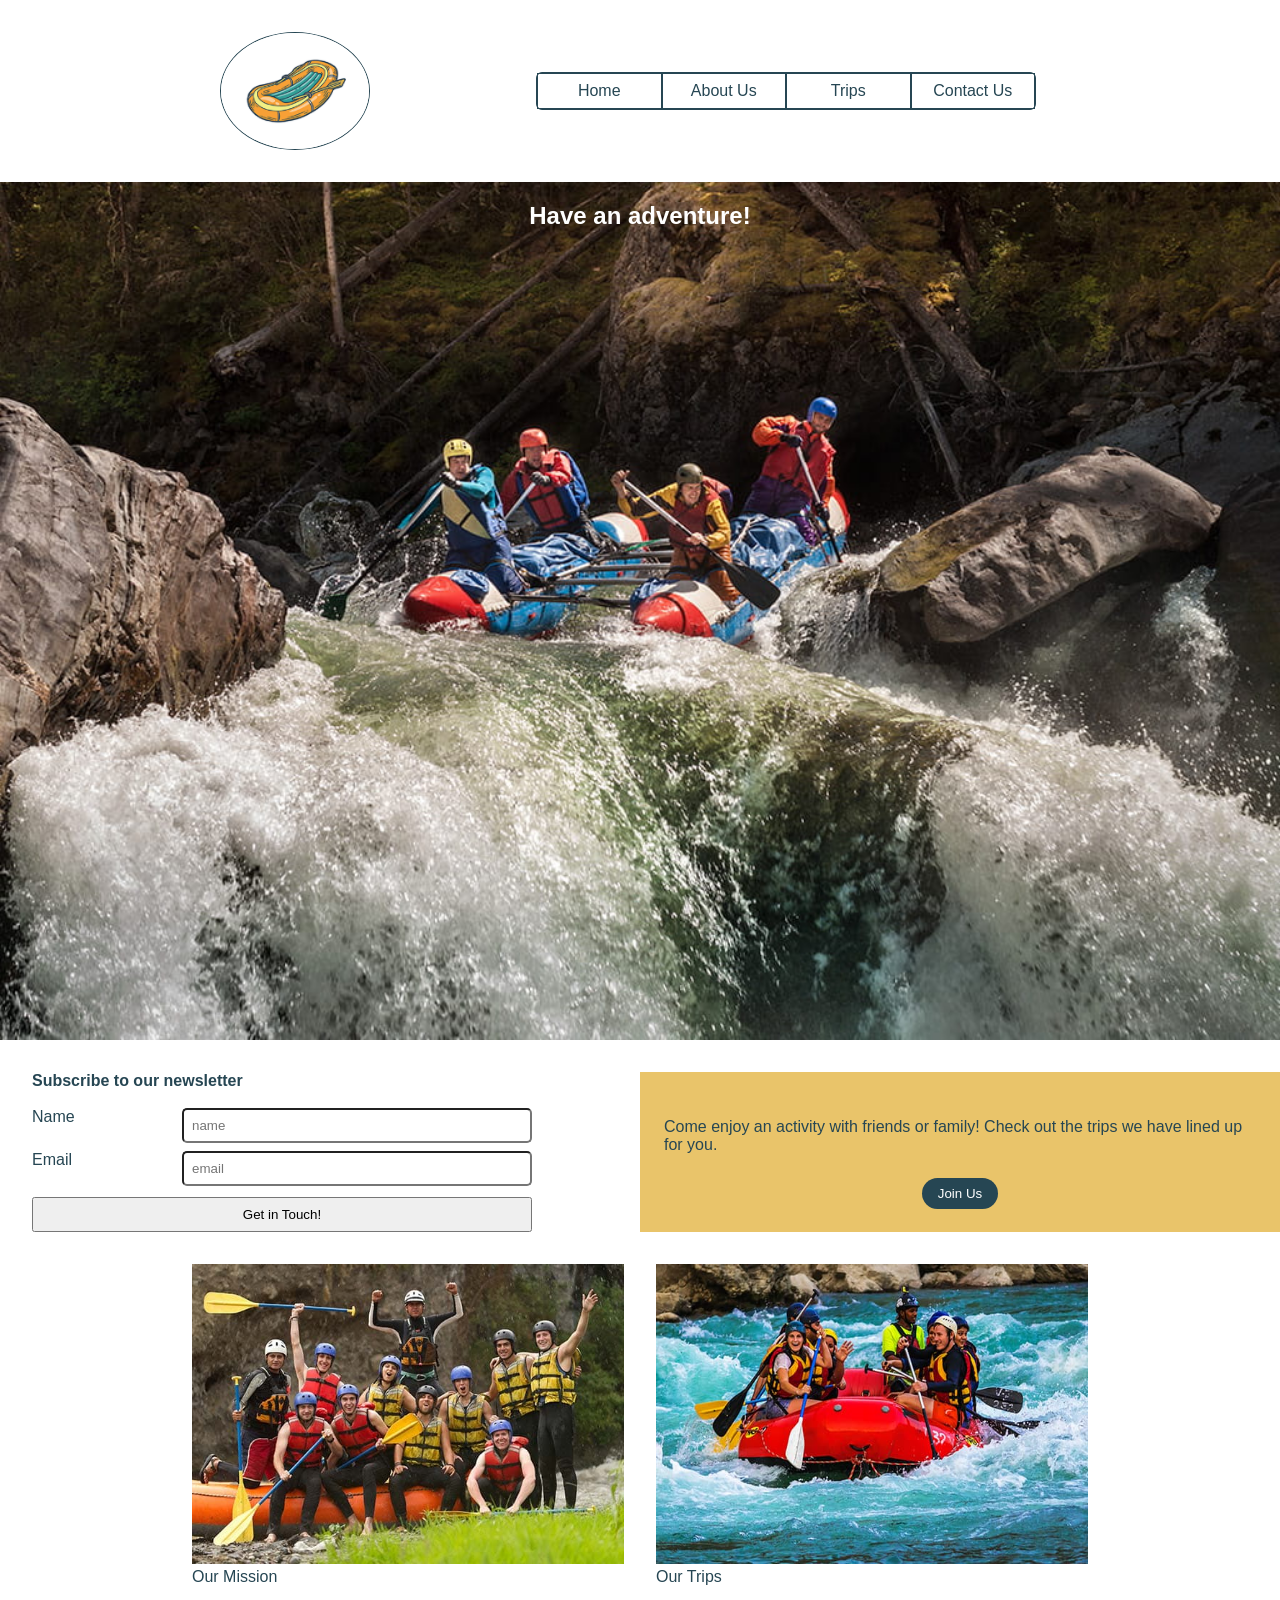
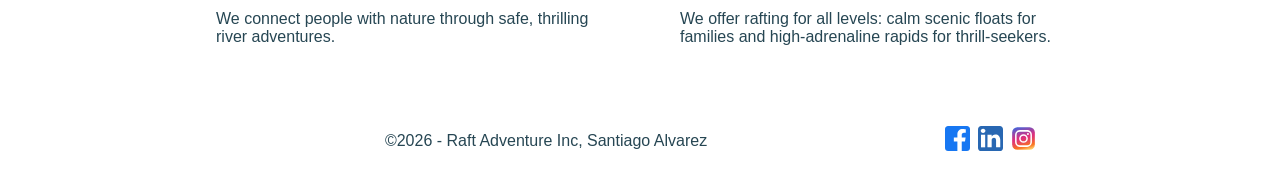
==== wwr/index.html @ 39520190 "W06 Project: Rafting Site – Home and Trips Pages" ====
<!DOCTYPE html>
<html lang="en">

<head>
    <meta charset="UTF-8">
    <meta name="viewport" content="width=device-width, initial-scale=1.0">
    <title>Home - Raft Adventure Inc</title>
    <meta name="description"
      content="This is a website about whitewater rafting. Here you will find information about our services, goals, and mission">
    <meta name="author" content="Santiago Alvarez">
    <link rel="stylesheet" href="styles/rafting.css">
</head>

<body class="home">
    <header>
        <img src="images/logo.png" alt="logo">
        <nav>
            <ul>
                <li>
                    <a href="index.html">Home</a>
                </li>
                <li>
                    <a href="about.html">About Us</a>
                </li>
                <li>
                    <a href="trips.html">Trips</a>
                </li>
                <li>
                    <a href="contact.html">Contact Us</a>
                </li>
            </ul>
        </nav>
    </header>
    <main>
        <section class="container-home-image">
            <h1>Have an adventure!</h1>
            <img src="images/home_image.jpg" alt="">
        </section>
        <section class="container-newsletter-trip">
            <div class="container-from-newsletter">
                <form class="form-container">
                    <h4>Subscribe to our newsletter</h4>
                    <br>
                    <div class="form-item">
                        <label for="name">Name</label>
                        <input type="text" name="name" id="name" placeholder="name">
                    </div>
                    <div class="form-item">
                        <label for="email">Email</label>
                        <input type="email" name="Email" id="email" placeholder="email">
                    </div>
                    <button type="submit">Get in Touch!</button>
                </form>
            </div>
            <div class="call-to-action">
                <p>Come enjoy an activity with friends or family! Check out the trips we have lined
                    up
                    for you.</p>
                <a href="trips.html">
                    <button>Join Us</button>
                </a>
            </div>
        </section>
        <section class="offerings_container">
            <div>
                <div>
                    <figure>
                        <img src="images/offerings_3.jpg" alt="people">
                        <figcaption>Our Mission</figcaption>
                    </figure>
                    <p>We connect people with nature through safe, thrilling river adventures.</p>
                </div>
                <div>
                    <img src="images/offerings_1.jpg" alt="boat">
                    <figure>
                        <figcaption>Our Trips</figcaption>
                    </figure>
                    <p>We offer rafting for all levels: calm scenic floats for families and
                        high-adrenaline rapids for
                        thrill-seekers.</p>
                </div>
            </div>
        </section>
    </main>
    <footer>
        <p>©2026 - Raft Adventure Inc, Santiago Alvarez</p>
        <nav class="socialmedia">
            <a href="https://www.facebook.com/">
                <img src="images/facebook.svg" alt="Facebook Icon">
            </a>
            <a href="http://linkedin.com/">
                <img src="images/linkedin.svg" alt="Linkedin Icon">
            </a>
            <a href="https://www.instagram.com/">
                <img src="images/instagram.svg" alt="Instagram Icon">
            </a>
        </nav>
    </footer>
</body>

</html>
---- wwr/styles/rafting.css ----
:root {
    --primary-color: #055a05;
    --secondary-color: #f4a261;
    --accent1-color: #264653;
    --accent2-color: #e9c46a;
    --heading-font: "Times New Roman", "Georgia", serif;
    --body-font: Arial, Helvetica, sans-serif;
}

* {
    margin: 0;
    padding: 0;
    box-sizing: border-box;
}

body {
    font-family: var(--body-font);
    color: var(--accent1-color);
}

header,
main,
footer {
    width: 840px;
    margin: 0 auto;
}

.hero h1,
.history-section h2 {
    font-size: var(--heading-font);
    color: var(--primary-color);
}

nav,
p,
section,
article {
    margin: 16px;
    padding: 8px;
}

.hero {
    position: relative;
}

.hero img {
    display: block;
    width: 100%;
    height: auto;
}

.hero h1 {
    position: absolute;
    top: 20px;
    width: 100%;
    padding: 16px;
    text-align: center;
    opacity: 0.7;
    background-color: var(--accent1-color);
    color: #fff;
}

.hero article {
    position: absolute;
    bottom: 0;
    background: var(--accent2-color);
    filter: drop-shadow(.1rem .3rem .1rem var(--secondary-color));
    display: flex;
    align-items: center;
}

.hero article img {
    width: 125px;
    float: right;
}

header {
    display: grid;
    grid-template-columns: repeat(2, 1fr);
    margin-top: 2rem;
    margin-bottom: 2rem;
}

header img {
    border: solid 1px var(--accent1-color);
    border-radius: 50%;
    width: 150px;
}

header nav a {
    text-decoration: none;
    color: var(--accent1-color);
}

header nav {
    display: flex;
    justify-content: center;
    align-items: center;
}

header nav ul {
    display: flex;
    justify-content: center;
    list-style: none;
    border: solid 1px var(--accent1-color);
    border-radius: 6px;
    width: 500px;
}

header nav li:not(:first-child) {
    border-left: 1px solid var(--accent1-color);
}

header nav ul li {
    padding: .5rem 1rem;
    text-align: center;
    border: solid 1px var(--accent1-color);
    flex: 1 1 0;
}

.history-section h2,
.adventure-section h2 {
    font-size: 21px;
    text-align: center;
    margin-bottom: 1rem;
}

.history-section div {
    display: flex;
    align-items: center;
}

.history-section div img {
    width: 180px;
}

.adventure-section div {
    display: grid;
    grid-template-columns: repeat(5, 1fr);
    gap: 1rem;
}

.adventure-section div figure {
    text-align: center;
}

.adventure-section div figure img {
    width: 100%;
    height: auto;
}

footer {
    display: flex;
    align-items: center;
}

footer p {
    width: 80%;
    text-align: center;
}

.socialmedia {
    width: 20%;
    display: flex;
    justify-content: end;
    gap: .5rem;
}

.socialmedia a {
    text-decoration: none;
}

.socialmedia a img {
    width: 25px;
}

/* contact.html */
.box-information {
    display: flex;
    flex-direction: column;
    align-items: center;
    padding-top: 1rem;
}

.box-information p {
    margin: 0;
    padding: 3px;
}

.maps-form-container {
    display: grid;
    grid-template-columns: repeat(2, 1fr);
    gap: 1rem;
}

.maps-container {
    display: flex;
}

.maps-container iframe {
    width: 100%;
}

.form-container {
    display: flex;
    flex-direction: column;
}

.form-item {
    display: flex;
}

.form-item label {
    display: inline-block;
    width: 30%;
}

.form-item input {
    width: 70%;
}

.form-textarea textarea {
    width: 100%;
}

.form-item input,
.form-textarea textarea {
    padding: .5rem;
    margin-bottom: .5rem;
    border-radius: 5px;
}

.container-checkbox {
    display: flex;
}

.container-checkbox p {
    width: 110px;
    margin: 0;
    padding: 0;
}

.container-checkbox div {
    display: flex;
    flex-direction: column;
    padding-left: 5px;
}

.container-checkbox div label {
    padding: .5rem 0;

}

.form-container input[type="radio"],
.form-container input[type="checkbox"] {
    margin: 5px;
}

.form-container button {
    margin-top: .2rem;
    padding: .5rem 0;
}

.employee-profile div {
    width: 100%;
    display: flex;
    justify-content: space-around;
}

.employee-profile div figure img {
    width: 175px;
    height: 175px;
}

/* index.html */
.home main {
    width: 100%;
}

.home section {
    margin: 2rem 0;
    padding: 0;
}

.container-home-image {
    position: relative;
}

.container-home-image img {
    display: block;
    width: 100%;
    height: auto;
}

.container-home-image h1 {
    position: absolute;
    text-align: center;
    color: #fff;
    top: 20px;
    width: 100%;
}

.container-newsletter-trip {
    display: grid;
    grid-template-columns: repeat(2, 1fr);
}

.container-from-newsletter .form-container {
    width: 500px;
    margin-left: 2rem;
}

.home-trip-container {
    background: var(--accent2-color);
    filter: drop-shadow(.1rem .3rem .1rem var(--secondary-color));
    margin-bottom: 4rem;
    padding-bottom: 2rem;
    display: flex;
    align-items: center;
    flex-direction: column;
}

.call-to-action {
    display: flex;
    flex-direction: column;
    justify-content: center;
    align-items: center;
    background: var(--accent2-color);
    padding: 1rem 0;
}

.call-to-action a button {
    background: var(--accent1-color);
    color: white;
    padding: .5rem 1rem;
    border-radius: 2rem;
    text-decoration: none;
    border: none;
}

.offerings_container {
    display: flex;
    justify-content: center;
}

.offerings_container > div {
    display: grid;
    grid-template-columns: repeat(2, 1fr);
    margin: 0 4rem;
    gap: 2rem;
    width: 70%;
}

.offerings_container img {
    width: 100%;
    height: 300px;
}

/* trips.html */
.container-types-trips div {
    width: 100%;
    border: solid 1px;
    display: flex;
    margin: 1rem 0;
}

.container-types-trips div img {
    width: 180px;
    height: 200px;
}

.table-container {
    margin: 2rem;
}

.table-container table {
    width: 100%;
    border-collapse: collapse;
}

.table-container table td,
.table-container table th {
    border: solid var(--accent1-color) 1px;
    text-align: end;
    padding: 5px;
}

.table-container table td:first-child,
.table-container table th:first-child {
    text-align: center;
}
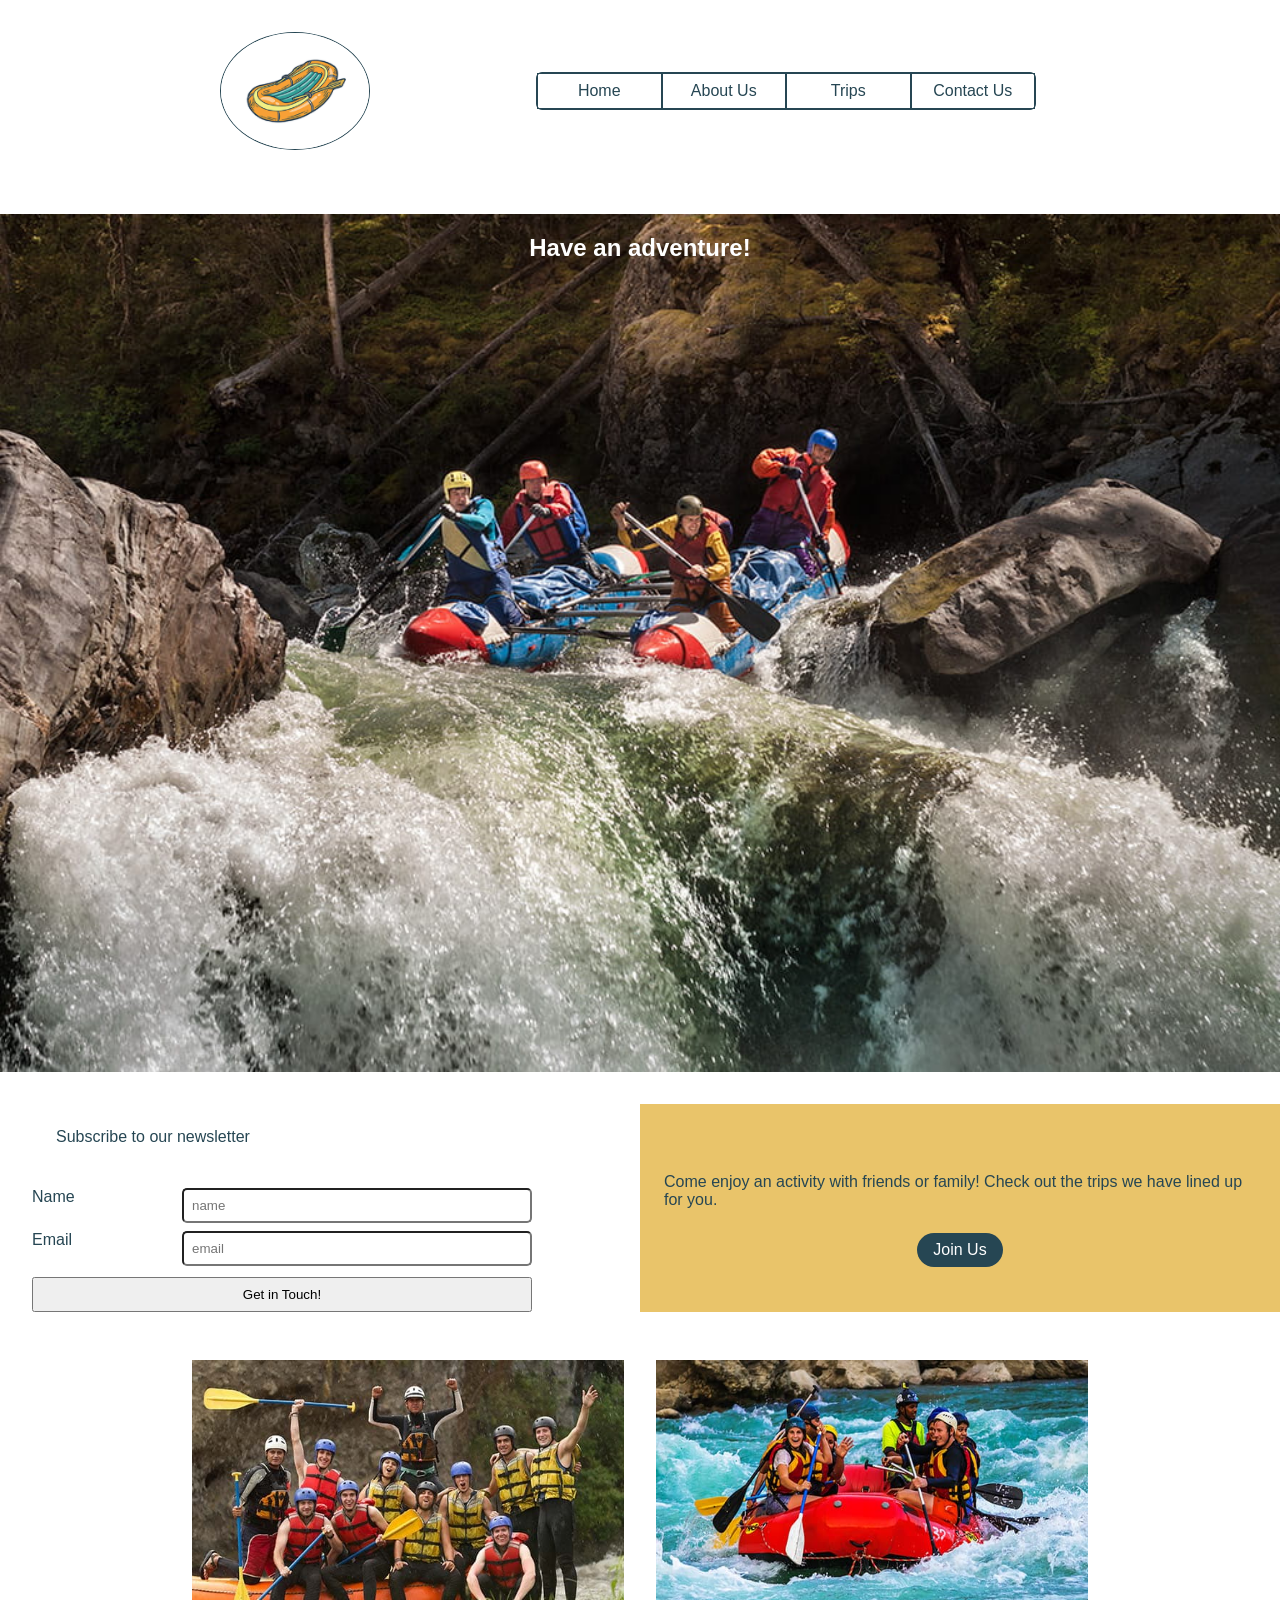
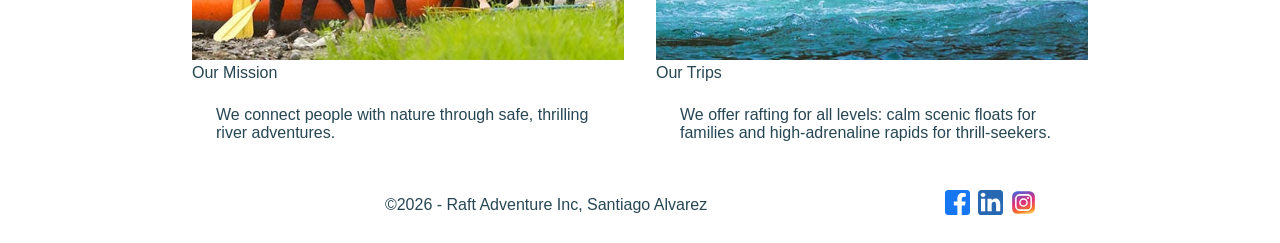
==== commit b403ef98: "W06 Project: Rafting Site – Home and Trips Pages" ====
--- a/wwr/index.html
+++ b/wwr/index.html
@@ -36,10 +36,10 @@
             <h1>Have an adventure!</h1>
             <img src="images/home_image.jpg" alt="">
         </section>
-        <section class="container-newsletter-trip">
+        <div class="container-newsletter-trip">
             <div class="container-from-newsletter">
                 <form class="form-container">
-                    <h4>Subscribe to our newsletter</h4>
+                    <p>Subscribe to our newsletter</p>
                     <br>
                     <div class="form-item">
                         <label for="name">Name</label>
@@ -57,18 +57,19 @@
                     up
                     for you.</p>
                 <a href="trips.html">
-                    <button>Join Us</button>
+                    Join Us
                 </a>
             </div>
-        </section>
-        <section class="offerings_container">
-            <div>
+        </div>
+        <div class="offerings-container">
+            <div class="oferings-grid">
                 <div>
                     <figure>
                         <img src="images/offerings_3.jpg" alt="people">
                         <figcaption>Our Mission</figcaption>
                     </figure>
-                    <p>We connect people with nature through safe, thrilling river adventures.</p>
+                    <p>We connect people with nature through safe, thrilling river adventures.
+                    </p>
                 </div>
                 <div>
                     <img src="images/offerings_1.jpg" alt="boat">
@@ -80,7 +81,7 @@
                         thrill-seekers.</p>
                 </div>
             </div>
-        </section>
+        </div>
     </main>
     <footer>
         <p>©2026 - Raft Adventure Inc, Santiago Alvarez</p>
--- a/wwr/styles/rafting.css
+++ b/wwr/styles/rafting.css
@@ -275,6 +275,8 @@
 /* index.html */
 .home main {
     width: 100%;
+    display: flex;
+    flex-direction: column;
 }
 
 .home section {
@@ -329,7 +331,7 @@
     padding: 1rem 0;
 }
 
-.call-to-action a button {
+.call-to-action a {
     background: var(--accent1-color);
     color: white;
     padding: .5rem 1rem;
@@ -338,20 +340,21 @@
     border: none;
 }
 
-.offerings_container {
+.offerings-container {
     display: flex;
     justify-content: center;
-}
-
-.offerings_container > div {
+    width: 100%;
+    padding-top: 3rem;
+}
+
+.oferings-grid {
     display: grid;
     grid-template-columns: repeat(2, 1fr);
-    margin: 0 4rem;
     gap: 2rem;
     width: 70%;
 }
 
-.offerings_container img {
+.oferings-grid img {
     width: 100%;
     height: 300px;
 }
